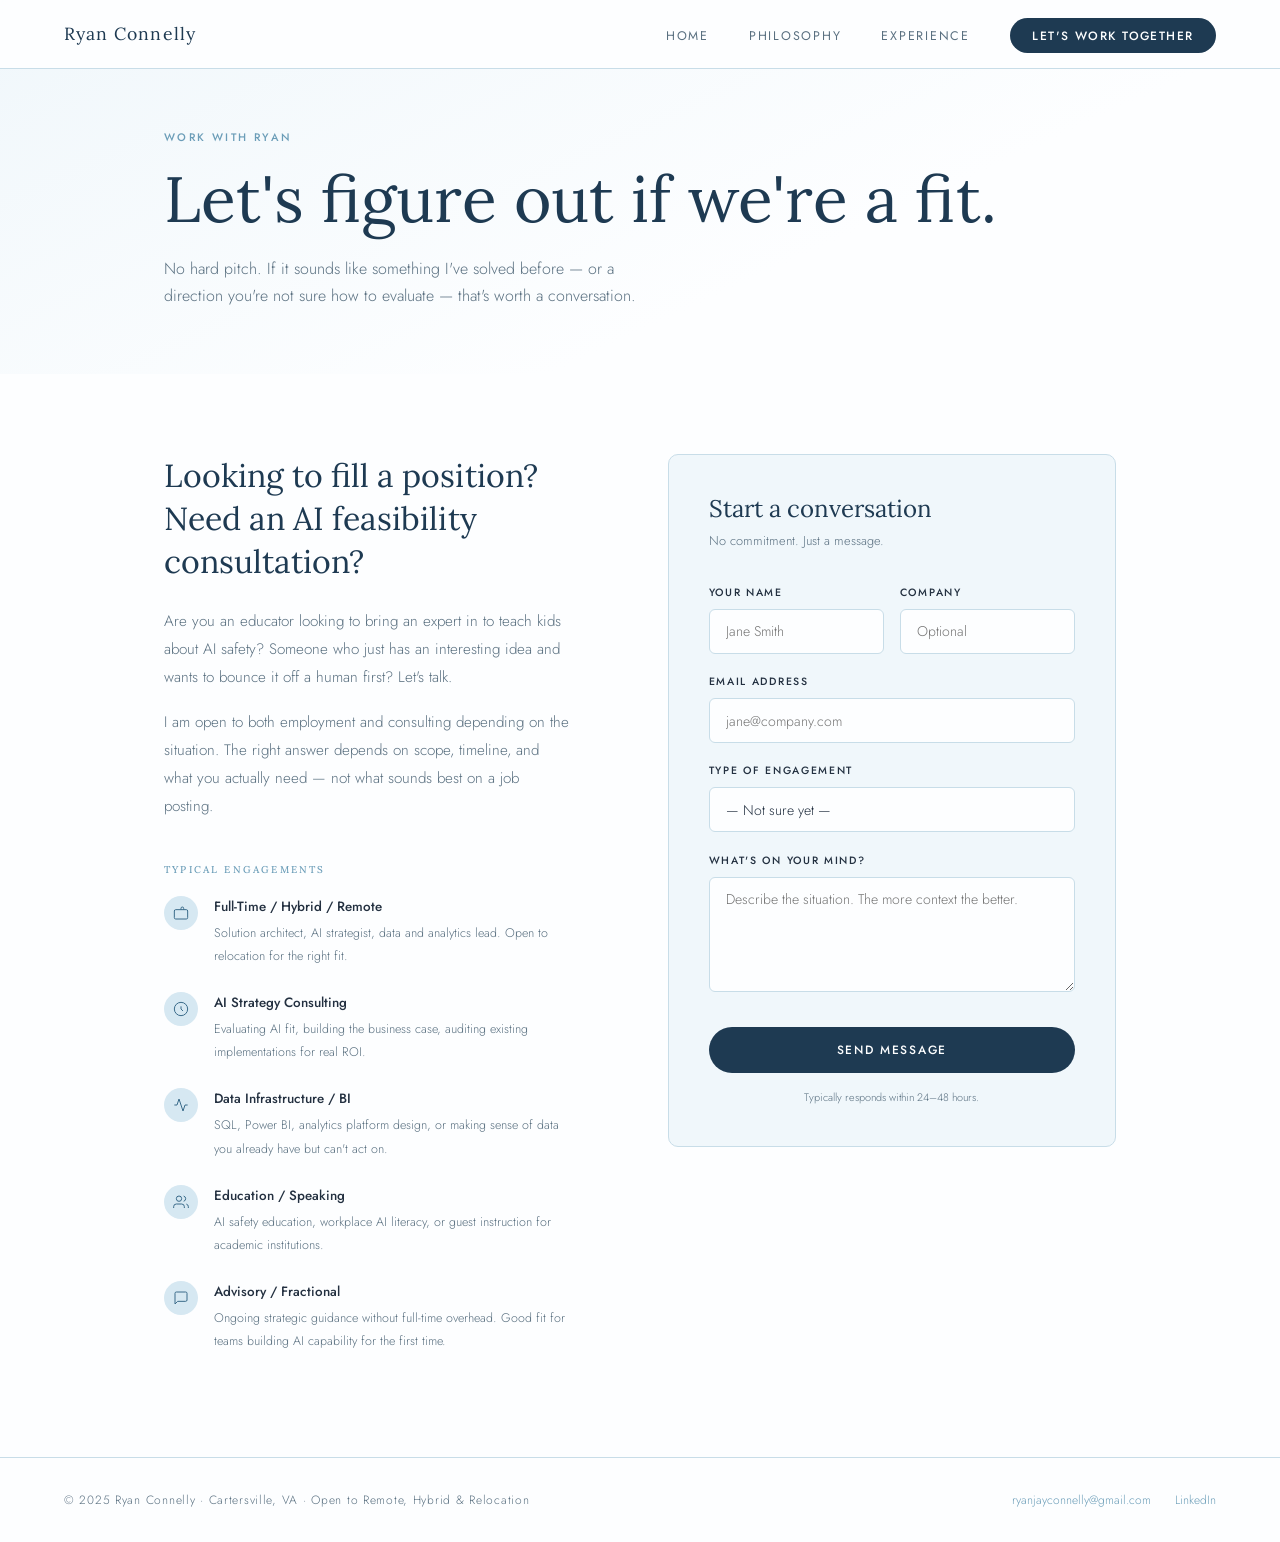
==== contact.html @ 221c2826 "Add files via upload" ====
<!DOCTYPE html>
<html lang="en">
<head>
  <meta charset="UTF-8" />
  <meta name="viewport" content="width=device-width, initial-scale=1.0" />
  <title>Let's Work Together — Ryan Connelly</title>
  <meta name="description" content="Reach out to Ryan Connelly for employment, consulting, advisory, or just to talk through an idea." />
  <link rel="stylesheet" href="style.css" />
  <style>

    /* ── LAYOUT ── */
    .contact-layout {
      max-width: 1080px;
      margin: 0 auto;
      padding: 5rem 4rem;
      display: grid;
      grid-template-columns: 1fr 1.1fr;
      gap: 6rem;
      align-items: start;
    }

    /* ── LEFT ── */
    .contact-left h2 {
      font-family: 'Lora', serif;
      font-size: clamp(1.6rem, 2.5vw, 2rem);
      font-weight: 300;
      color: var(--blue-deep);
      margin-bottom: 1.5rem;
      line-height: 1.35;
    }

    .contact-left p {
      font-size: 0.95rem;
      color: var(--text-light);
      font-weight: 300;
      line-height: 1.85;
      max-width: 52ch;
      margin-bottom: 0;
    }

    .engagement-list {
      margin-top: 2.75rem;
    }

    .engagement-list h4 {
      font-size: 0.62rem;
      font-weight: 500;
      letter-spacing: 0.22em;
      text-transform: uppercase;
      color: var(--blue-soft);
      margin-bottom: 1.25rem;
    }

    .eng-item {
      display: flex;
      gap: 1rem;
      margin-bottom: 1.5rem;
      align-items: flex-start;
    }

    .eng-icon {
      width: 34px;
      height: 34px;
      background: var(--blue-pale);
      border-radius: 50%;
      display: flex;
      align-items: center;
      justify-content: center;
      flex-shrink: 0;
    }

    .eng-text strong {
      display: block;
      font-size: 0.84rem;
      font-weight: 500;
      color: var(--text);
      margin-bottom: 0.2rem;
    }

    .eng-text p {
      font-size: 0.78rem;
      color: var(--text-light);
      font-weight: 300;
      max-width: none;
    }

    /* ── FORM ── */
    .form-card {
      background: var(--blue-mist);
      border: 1px solid var(--border);
      border-radius: 10px;
      padding: 2.5rem;
    }

    .form-card h3 {
      font-family: 'Lora', serif;
      font-size: 1.5rem;
      font-weight: 300;
      color: var(--blue-deep);
      margin-bottom: 0.4rem;
    }

    .form-sub {
      font-size: 0.8rem;
      color: var(--text-light);
      font-weight: 300;
      margin-bottom: 2rem;
    }

    .form-group {
      margin-bottom: 1.2rem;
    }

    .form-group label {
      display: block;
      font-size: 0.66rem;
      font-weight: 500;
      letter-spacing: 0.16em;
      text-transform: uppercase;
      color: var(--text);
      margin-bottom: 0.45rem;
    }

    .form-group input,
    .form-group textarea,
    .form-group select {
      width: 100%;
      padding: 0.72rem 1rem;
      background: var(--white);
      border: 1px solid var(--border);
      border-radius: 6px;
      font-family: 'Jost', sans-serif;
      font-size: 0.88rem;
      font-weight: 300;
      color: var(--text);
      outline: none;
      transition: border-color 0.2s;
      appearance: none;
    }

    .form-group input:focus,
    .form-group textarea:focus,
    .form-group select:focus {
      border-color: var(--blue-soft);
    }

    .form-group textarea {
      height: 115px;
      resize: vertical;
    }

    .form-row {
      display: grid;
      grid-template-columns: 1fr 1fr;
      gap: 1rem;
    }

    .form-submit {
      width: 100%;
      padding: 0.88rem;
      background: var(--blue-deep);
      color: var(--white);
      border: none;
      border-radius: 999px;
      font-family: 'Jost', sans-serif;
      font-size: 0.75rem;
      font-weight: 500;
      letter-spacing: 0.14em;
      text-transform: uppercase;
      cursor: pointer;
      margin-top: 0.5rem;
      transition: background 0.2s, transform 0.2s;
    }

    .form-submit:hover { background: var(--blue-mid); transform: translateY(-2px); }
    .form-submit:disabled { opacity: 0.6; cursor: not-allowed; transform: none; }

    .form-note {
      font-size: 0.68rem;
      color: var(--text-light);
      text-align: center;
      margin-top: 0.9rem;
    }

    .success-msg {
      display: none;
      text-align: center;
      padding: 2rem 1rem;
    }

    .success-msg h3 {
      font-family: 'Lora', serif;
      font-size: 1.6rem;
      font-weight: 300;
      color: var(--blue-deep);
      margin-bottom: 0.75rem;
    }

    .success-msg p {
      font-size: 0.88rem;
      color: var(--text-light);
    }

    /* ── RESPONSIVE ── */
    @media (max-width: 900px) {
      .contact-layout {
        grid-template-columns: 1fr;
        gap: 3rem;
        padding: 3rem 1.5rem;
      }
      .form-row { grid-template-columns: 1fr; }
      .page-hero-inner { padding-left: 1.5rem; padding-right: 1.5rem; }
    }
  </style>
</head>
<body>

  <nav>
    <a href="index.html" class="nav-logo">Ryan Connelly</a>
    <ul class="nav-links">
      <li><a href="index.html">Home</a></li>
      <li><a href="philosophy.html">Philosophy</a></li>
      <li><a href="resume.html">Experience</a></li>
      <li><a href="contact.html" class="nav-cta active">Let's Work Together</a></li>
    </ul>
  </nav>

  <div class="page-hero">
    <div class="page-hero-inner fade-in">
      <span class="section-label">Work With Ryan</span>
      <h1>Let's figure out if we're a fit.</h1>
      <p>No hard pitch. If it sounds like something I've solved before — or a direction you're not sure how to evaluate — that's worth a conversation.</p>
    </div>
  </div>

  <div class="contact-layout">

    <div class="contact-left fade-in">
      <h2>Looking to fill a position? Need an AI feasibility consultation?</h2>
      <p>Are you an educator looking to bring an expert in to teach kids about AI safety? Someone who just has an interesting idea and wants to bounce it off a human first? Let's talk.</p>
      <p style="margin-top:1rem;">I am open to both employment and consulting depending on the situation. The right answer depends on scope, timeline, and what you actually need — not what sounds best on a job posting.</p>

      <div class="engagement-list">
        <h4>Typical Engagements</h4>

        <div class="eng-item">
          <div class="eng-icon">
            <svg width="16" height="16" viewBox="0 0 24 24" fill="none" stroke="#3A6B8A" stroke-width="1.5">
              <rect x="2" y="7" width="20" height="14" rx="2"/><path d="M16 7V5a2 2 0 0 0-4 0v2"/>
            </svg>
          </div>
          <div class="eng-text">
            <strong>Full-Time / Hybrid / Remote</strong>
            <p>Solution architect, AI strategist, data and analytics lead. Open to relocation for the right fit.</p>
          </div>
        </div>

        <div class="eng-item">
          <div class="eng-icon">
            <svg width="16" height="16" viewBox="0 0 24 24" fill="none" stroke="#3A6B8A" stroke-width="1.5">
              <circle cx="12" cy="12" r="10"/><path d="M12 8v4l3 3"/>
            </svg>
          </div>
          <div class="eng-text">
            <strong>AI Strategy Consulting</strong>
            <p>Evaluating AI fit, building the business case, auditing existing implementations for real ROI.</p>
          </div>
        </div>

        <div class="eng-item">
          <div class="eng-icon">
            <svg width="16" height="16" viewBox="0 0 24 24" fill="none" stroke="#3A6B8A" stroke-width="1.5">
              <polyline points="22 12 18 12 15 21 9 3 6 12 2 12"/>
            </svg>
          </div>
          <div class="eng-text">
            <strong>Data Infrastructure / BI</strong>
            <p>SQL, Power BI, analytics platform design, or making sense of data you already have but can't act on.</p>
          </div>
        </div>

        <div class="eng-item">
          <div class="eng-icon">
            <svg width="16" height="16" viewBox="0 0 24 24" fill="none" stroke="#3A6B8A" stroke-width="1.5">
              <path d="M17 21v-2a4 4 0 0 0-4-4H5a4 4 0 0 0-4 4v2"/><circle cx="9" cy="7" r="4"/>
              <path d="M23 21v-2a4 4 0 0 0-3-3.87"/><path d="M16 3.13a4 4 0 0 1 0 7.75"/>
            </svg>
          </div>
          <div class="eng-text">
            <strong>Education / Speaking</strong>
            <p>AI safety education, workplace AI literacy, or guest instruction for academic institutions.</p>
          </div>
        </div>

        <div class="eng-item">
          <div class="eng-icon">
            <svg width="16" height="16" viewBox="0 0 24 24" fill="none" stroke="#3A6B8A" stroke-width="1.5">
              <path d="M21 15a2 2 0 0 1-2 2H7l-4 4V5a2 2 0 0 1 2-2h14a2 2 0 0 1 2 2z"/>
            </svg>
          </div>
          <div class="eng-text">
            <strong>Advisory / Fractional</strong>
            <p>Ongoing strategic guidance without full-time overhead. Good fit for teams building AI capability for the first time.</p>
          </div>
        </div>

      </div>
    </div>

    <!-- FORM -->
    <div class="form-card fade-in" style="transition-delay:0.15s;">
      <h3>Start a conversation</h3>
      <p class="form-sub">No commitment. Just a message.</p>

      <!--
        TO ACTIVATE:
        1. Go to formspree.io, create a free account, and start a new form
        2. Replace YOUR_FORM_ID below with your actual form ID (e.g. xpwzabcd)
           action="https://formspree.io/f/xpwzabcd"
      -->
      <form id="contact-form" action="https://formspree.io/f/YOUR_FORM_ID" method="POST">

        <div class="form-row">
          <div class="form-group">
            <label for="name">Your Name</label>
            <input type="text" id="name" name="name" placeholder="Jane Smith" required />
          </div>
          <div class="form-group">
            <label for="company">Company</label>
            <input type="text" id="company" name="company" placeholder="Optional" />
          </div>
        </div>

        <div class="form-group">
          <label for="email">Email Address</label>
          <input type="email" id="email" name="email" placeholder="jane@company.com" required />
        </div>

        <div class="form-group">
          <label for="type">Type of Engagement</label>
          <select id="type" name="engagement_type">
            <option value="">— Not sure yet —</option>
            <option value="fulltime">Full-Time Role</option>
            <option value="consulting">AI Strategy Consulting</option>
            <option value="data">Data / BI Project</option>
            <option value="education">Education / Speaking</option>
            <option value="advisory">Advisory / Fractional</option>
            <option value="other">Something else</option>
          </select>
        </div>

        <div class="form-group">
          <label for="message">What's on your mind?</label>
          <textarea id="message" name="message" placeholder="Describe the situation. The more context the better." required></textarea>
        </div>

        <button type="submit" class="form-submit" id="submit-btn">Send Message</button>
        <p class="form-note">Typically responds within 24–48 hours.</p>
      </form>

      <div class="success-msg" id="success-msg">
        <h3>Message received.</h3>
        <p>Thanks for reaching out. I will be in touch within 24–48 hours.</p>
      </div>
    </div>

  </div>

  <footer>
    <span class="footer-copy">© 2025 Ryan Connelly · Cartersville, VA · Open to Remote, Hybrid & Relocation</span>
    <div class="footer-links">
      <a href="mailto:ryanjayconnelly@gmail.com">ryanjayconnelly@gmail.com</a>
      <a href="https://linkedin.com/in/ryanjayconnelly" target="_blank">LinkedIn</a>
    </div>
  </footer>

  <script>
    const io = new IntersectionObserver(entries => {
      entries.forEach(e => { if (e.isIntersecting) e.target.classList.add('visible'); });
    }, { threshold: 0.06 });
    document.querySelectorAll('.fade-in').forEach(el => io.observe(el));

    const form = document.getElementById('contact-form');
    const btn = document.getElementById('submit-btn');
    const success = document.getElementById('success-msg');

    form.addEventListener('submit', async (e) => {
      e.preventDefault();
      btn.disabled = true;
      btn.textContent = 'Sending...';
      try {
        const res = await fetch(form.action, {
          method: 'POST',
          body: new FormData(form),
          headers: { 'Accept': 'application/json' }
        });
        if (res.ok) {
          form.style.display = 'none';
          success.style.display = 'block';
        } else { throw new Error(); }
      } catch {
        btn.disabled = false;
        btn.textContent = 'Send Message';
        alert('Something went wrong. Please email ryanjayconnelly@gmail.com directly.');
      }
    });
  </script>

</body>
</html>
---- style.css ----
@import url('https://fonts.googleapis.com/css2?family=Lora:ital,wght@0,300;0,400;0,600;1,300;1,400&family=Jost:wght@300;400;500&display=swap');

/* ── VARIABLES ── */
:root {
  --blue-deep:    #1E3A52;
  --blue-mid:     #3A6B8A;
  --blue-soft:    #6B9DB8;
  --blue-pale:    #D6E8F2;
  --blue-mist:    #F0F7FB;
  --white:        #FDFEFF;
  --text:         #233040;
  --text-light:   #5A7080;
  --border:       #C8DDE8;
  --accent:       #A8C8DC;
}

/* ── RESET ── */
*, *::before, *::after { box-sizing: border-box; margin: 0; padding: 0; }
html { scroll-behavior: smooth; }
body {
  font-family: 'Jost', sans-serif;
  font-weight: 300;
  background: var(--white);
  color: var(--text);
  line-height: 1.7;
  -webkit-font-smoothing: antialiased;
}

/* ── TYPOGRAPHY ── */
h1, h2, h3, h4 {
  font-family: 'Lora', serif;
  font-weight: 300;
  color: var(--blue-deep);
  line-height: 1.2;
}
h1 { font-size: clamp(2.6rem, 5vw, 4.2rem); }
h2 { font-size: clamp(1.8rem, 3vw, 2.6rem); }
h3 { font-size: clamp(1.2rem, 2vw, 1.6rem); }
h4 { font-size: 1rem; font-weight: 400; }

p { color: var(--text-light); font-weight: 300; max-width: 64ch; }

a { color: inherit; text-decoration: none; }

/* ── NAV ── */
nav {
  position: fixed;
  top: 0; left: 0; right: 0;
  z-index: 100;
  display: flex;
  justify-content: space-between;
  align-items: center;
  padding: 1.2rem 4rem;
  background: rgba(253,254,255,0.94);
  backdrop-filter: blur(14px);
  border-bottom: 1px solid var(--border);
}

.nav-logo {
  font-family: 'Lora', serif;
  font-size: 1.1rem;
  font-weight: 400;
  color: var(--blue-deep);
  letter-spacing: 0.06em;
}

.nav-links {
  list-style: none;
  display: flex;
  gap: 2.5rem;
  align-items: center;
}

.nav-links a {
  font-size: 0.78rem;
  font-weight: 400;
  letter-spacing: 0.14em;
  text-transform: uppercase;
  color: var(--text-light);
  transition: color 0.2s;
  position: relative;
}

.nav-links a::after {
  content: '';
  position: absolute;
  bottom: -4px; left: 0;
  width: 0; height: 1px;
  background: var(--blue-soft);
  transition: width 0.3s ease;
}

.nav-links a:hover,
.nav-links a.active { color: var(--blue-deep); }
.nav-links a:hover::after,
.nav-links a.active::after { width: 100%; }

.nav-cta {
  font-size: 0.75rem !important;
  font-weight: 500 !important;
  letter-spacing: 0.12em !important;
  text-transform: uppercase;
  color: var(--white) !important;
  background: var(--blue-deep);
  padding: 0.55rem 1.4rem;
  border-radius: 999px;
  transition: background 0.2s ease !important;
}
.nav-cta:hover { background: var(--blue-mid) !important; }
.nav-cta::after { display: none !important; }

/* ── BUTTONS ── */
.btn-primary {
  display: inline-block;
  font-size: 0.75rem;
  font-weight: 500;
  letter-spacing: 0.14em;
  text-transform: uppercase;
  color: var(--white);
  background: var(--blue-deep);
  padding: 0.8rem 2rem;
  border-radius: 999px;
  transition: background 0.2s ease, transform 0.2s ease;
  border: none;
  cursor: pointer;
  font-family: 'Jost', sans-serif;
}
.btn-primary:hover { background: var(--blue-mid); transform: translateY(-2px); }

.btn-secondary {
  display: inline-block;
  font-size: 0.75rem;
  font-weight: 500;
  letter-spacing: 0.14em;
  text-transform: uppercase;
  color: var(--blue-deep);
  background: transparent;
  padding: 0.8rem 2rem;
  border-radius: 999px;
  border: 1px solid var(--blue-soft);
  transition: border-color 0.2s, color 0.2s, transform 0.2s;
}
.btn-secondary:hover { border-color: var(--blue-mid); color: var(--blue-mid); transform: translateY(-2px); }

/* ── SECTION CHROME ── */
.section-label {
  font-size: 0.68rem;
  font-weight: 500;
  letter-spacing: 0.22em;
  text-transform: uppercase;
  color: var(--blue-soft);
  margin-bottom: 0.9rem;
  display: block;
}

.divider {
  width: 36px;
  height: 1px;
  background: var(--blue-pale);
  margin: 1.5rem 0;
}

/* ── PAGE HERO (inner pages) ── */
.page-hero {
  min-height: 38vh;
  display: flex;
  align-items: flex-end;
  padding-top: 80px;
  background: linear-gradient(155deg, var(--blue-mist) 0%, var(--white) 65%);
}
.page-hero-inner {
  max-width: 1080px;
  margin: 0 auto;
  padding: 3rem 4rem 4rem;
  width: 100%;
}
.page-hero-inner h1 { margin-top: 0.75rem; max-width: 22ch; }
.page-hero-inner > p { margin-top: 1.1rem; font-size: 1rem; max-width: 56ch; }

/* ── FADE IN ── */
.fade-in {
  opacity: 0;
  transform: translateY(20px);
  transition: opacity 0.65s ease, transform 0.65s ease;
}
.fade-in.visible { opacity: 1; transform: translateY(0); }

/* ── FOOTER ── */
footer {
  border-top: 1px solid var(--border);
  padding: 2rem 4rem;
  display: flex;
  justify-content: space-between;
  align-items: center;
  flex-wrap: wrap;
  gap: 1rem;
}
.footer-copy { font-size: 0.75rem; color: var(--text-light); letter-spacing: 0.06em; }
.footer-links { display: flex; gap: 1.5rem; }
.footer-links a { font-size: 0.75rem; color: var(--blue-soft); transition: color 0.2s; }
.footer-links a:hover { color: var(--blue-deep); }

/* ── RESPONSIVE ── */
@media (max-width: 768px) {
  nav { padding: 1rem 1.5rem; }
  .nav-links { gap: 1.2rem; }
  .page-hero-inner { padding: 2.5rem 1.5rem 3rem; }
  footer { padding: 1.5rem; flex-direction: column; text-align: center; }
}
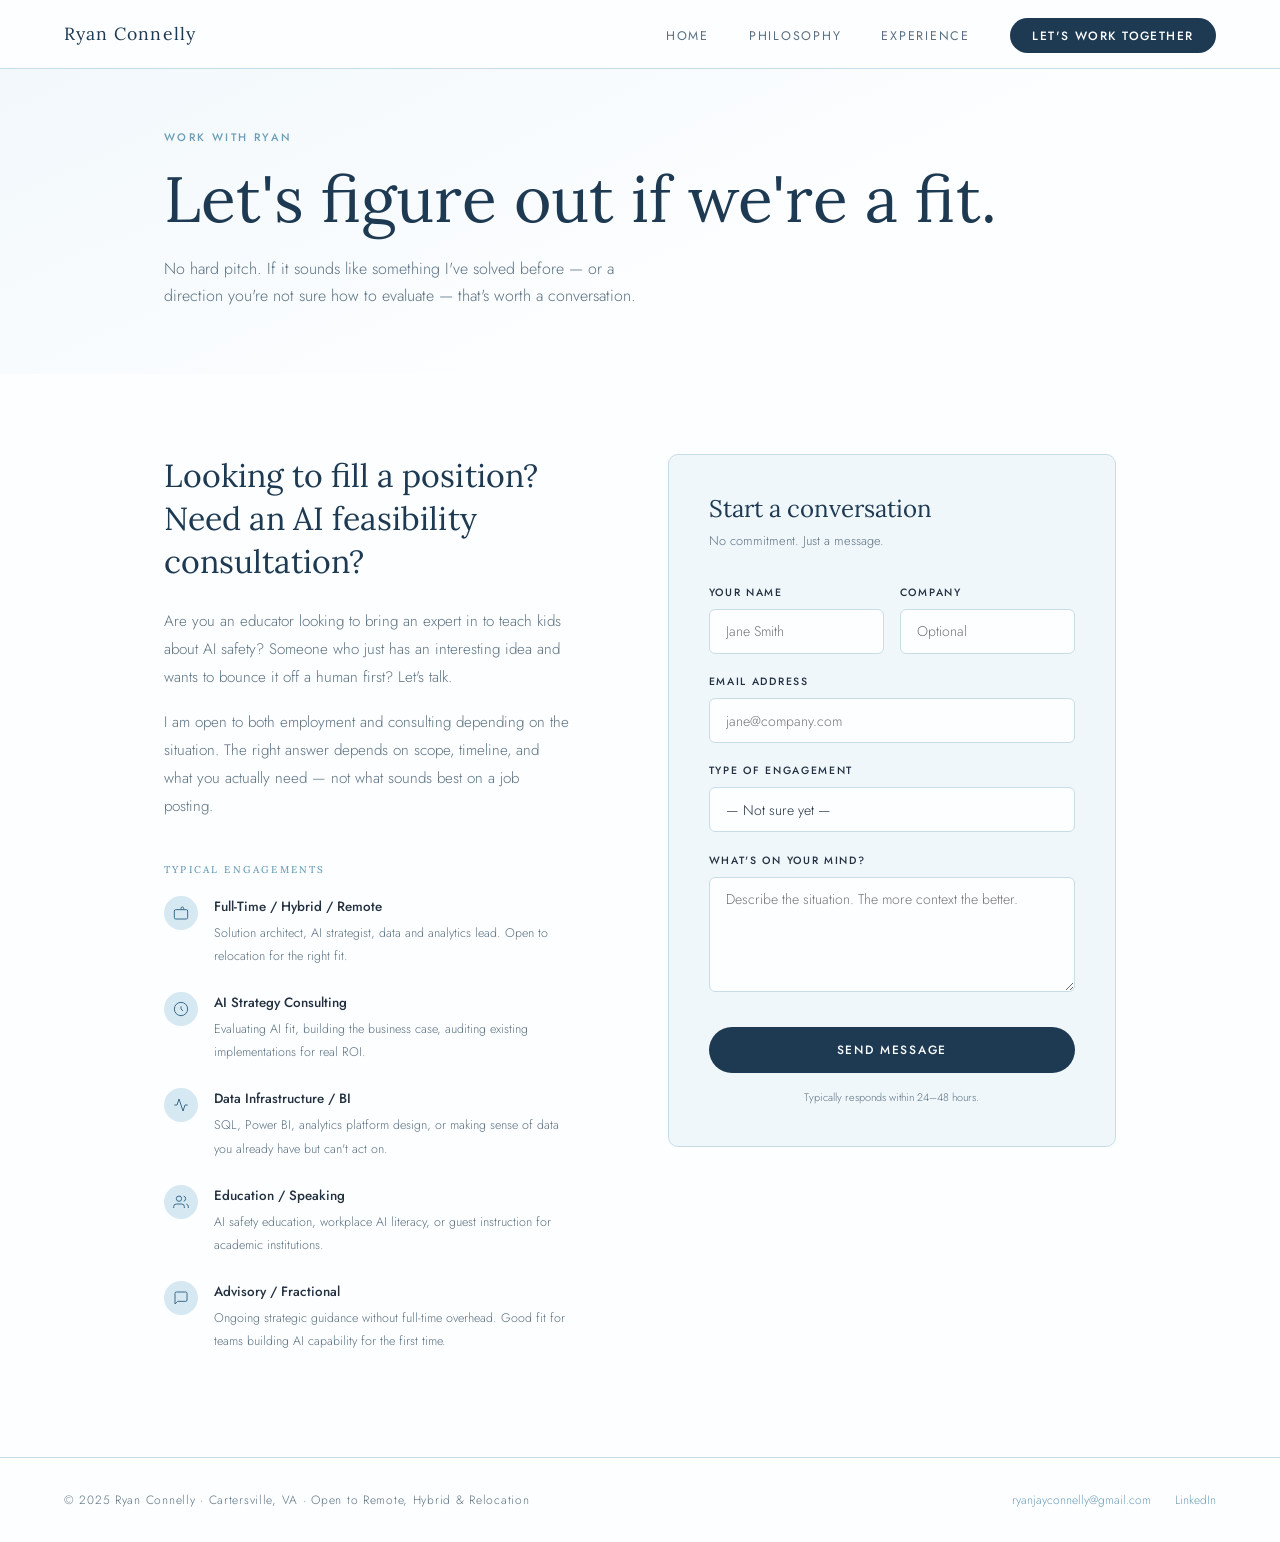
==== commit 5526bed5: "Change contact form action URL Updated form action URL for contact form." ====
--- a/contact.html
+++ b/contact.html
@@ -312,13 +312,7 @@
       <h3>Start a conversation</h3>
       <p class="form-sub">No commitment. Just a message.</p>
 
-      <!--
-        TO ACTIVATE:
-        1. Go to formspree.io, create a free account, and start a new form
-        2. Replace YOUR_FORM_ID below with your actual form ID (e.g. xpwzabcd)
-           action="https://formspree.io/f/xpwzabcd"
-      -->
-      <form id="contact-form" action="https://formspree.io/f/YOUR_FORM_ID" method="POST">
+      <form id="contact-form" action="https://formspree.io/f/xojkllbj" method="POST">
 
         <div class="form-row">
           <div class="form-group">
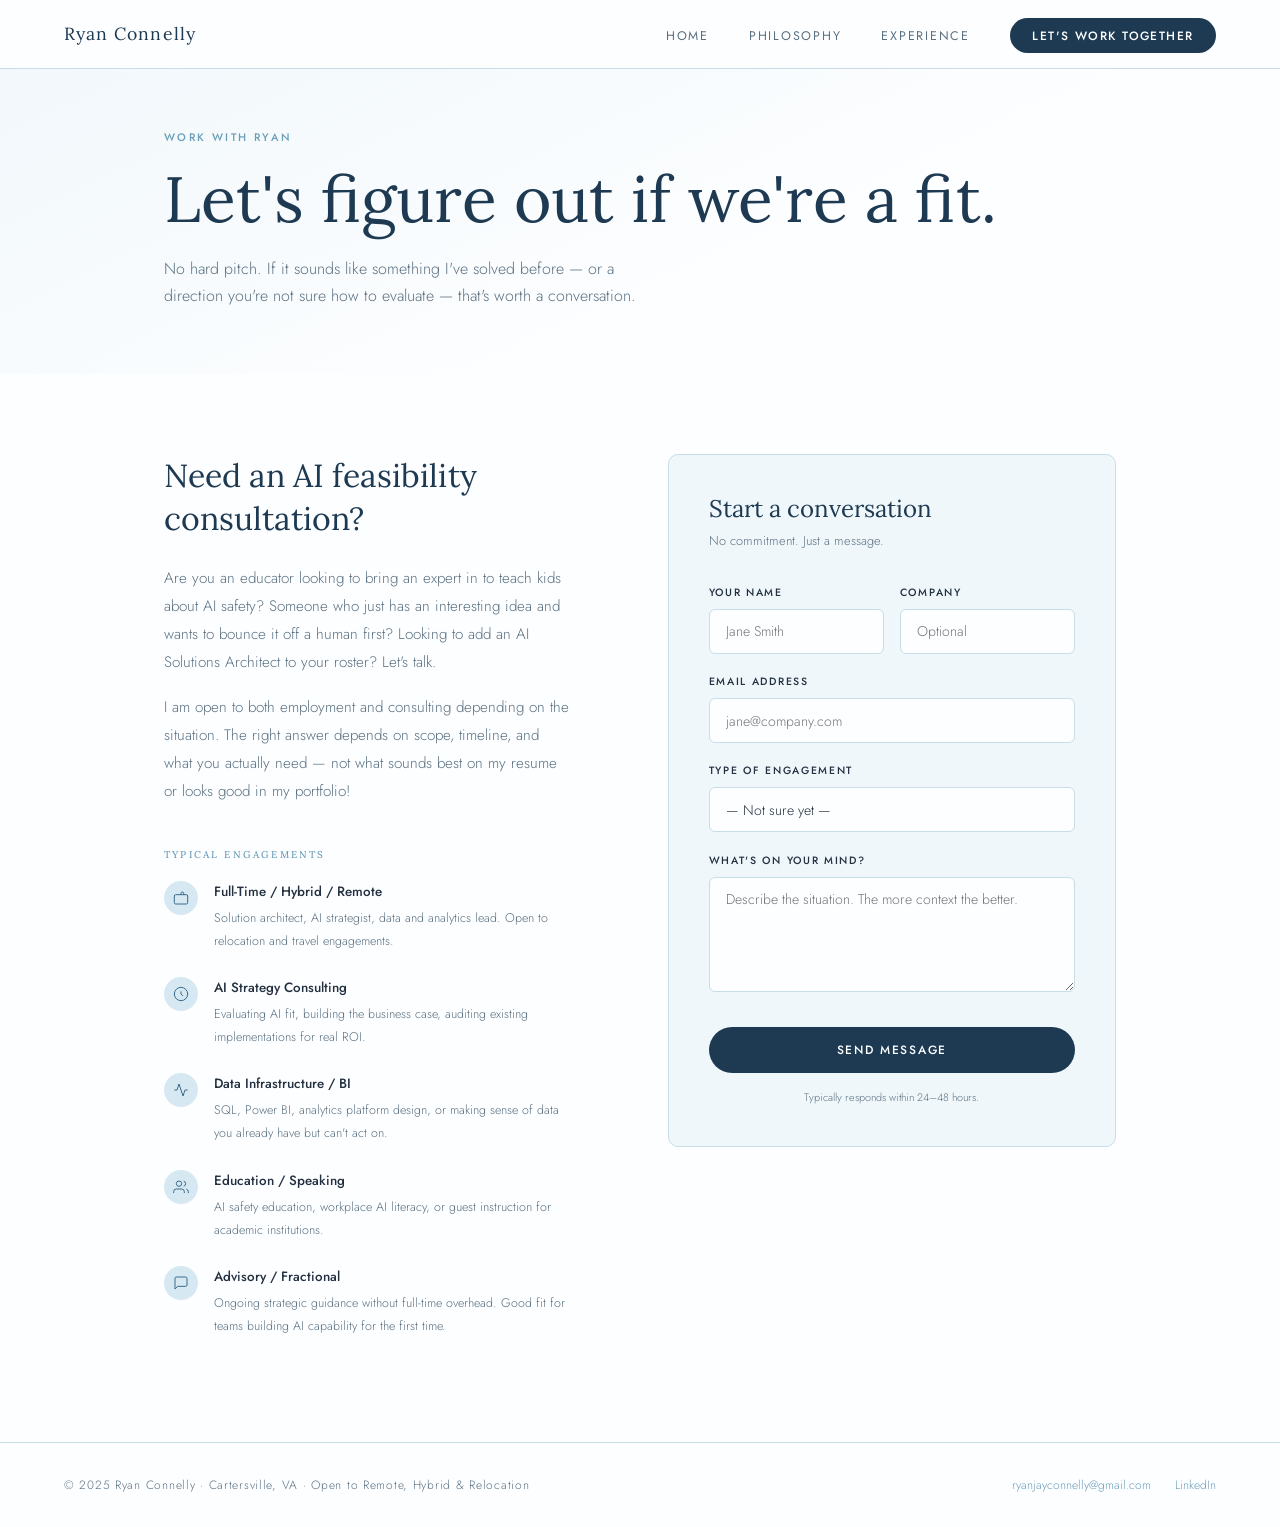
==== commit 52ff00c1: "Revise contact details for AI consultations and engagements Updated the contact section to clarify a" ====
--- a/contact.html
+++ b/contact.html
@@ -236,9 +236,9 @@
   <div class="contact-layout">
 
     <div class="contact-left fade-in">
-      <h2>Looking to fill a position? Need an AI feasibility consultation?</h2>
-      <p>Are you an educator looking to bring an expert in to teach kids about AI safety? Someone who just has an interesting idea and wants to bounce it off a human first? Let's talk.</p>
-      <p style="margin-top:1rem;">I am open to both employment and consulting depending on the situation. The right answer depends on scope, timeline, and what you actually need — not what sounds best on a job posting.</p>
+      <h2>Need an AI feasibility consultation?</h2>
+      <p>Are you an educator looking to bring an expert in to teach kids about AI safety? Someone who just has an interesting idea and wants to bounce it off a human first? Looking to add an AI Solutions Architect to your roster? Let's talk.</p>
+      <p style="margin-top:1rem;">I am open to both employment and consulting depending on the situation. The right answer depends on scope, timeline, and what you actually need — not what sounds best on my resume or looks good in my portfolio!</p>
 
       <div class="engagement-list">
         <h4>Typical Engagements</h4>
@@ -251,7 +251,7 @@
           </div>
           <div class="eng-text">
             <strong>Full-Time / Hybrid / Remote</strong>
-            <p>Solution architect, AI strategist, data and analytics lead. Open to relocation for the right fit.</p>
+            <p>Solution architect, AI strategist, data and analytics lead. Open to relocation and travel engagements.</p>
           </div>
         </div>
 
